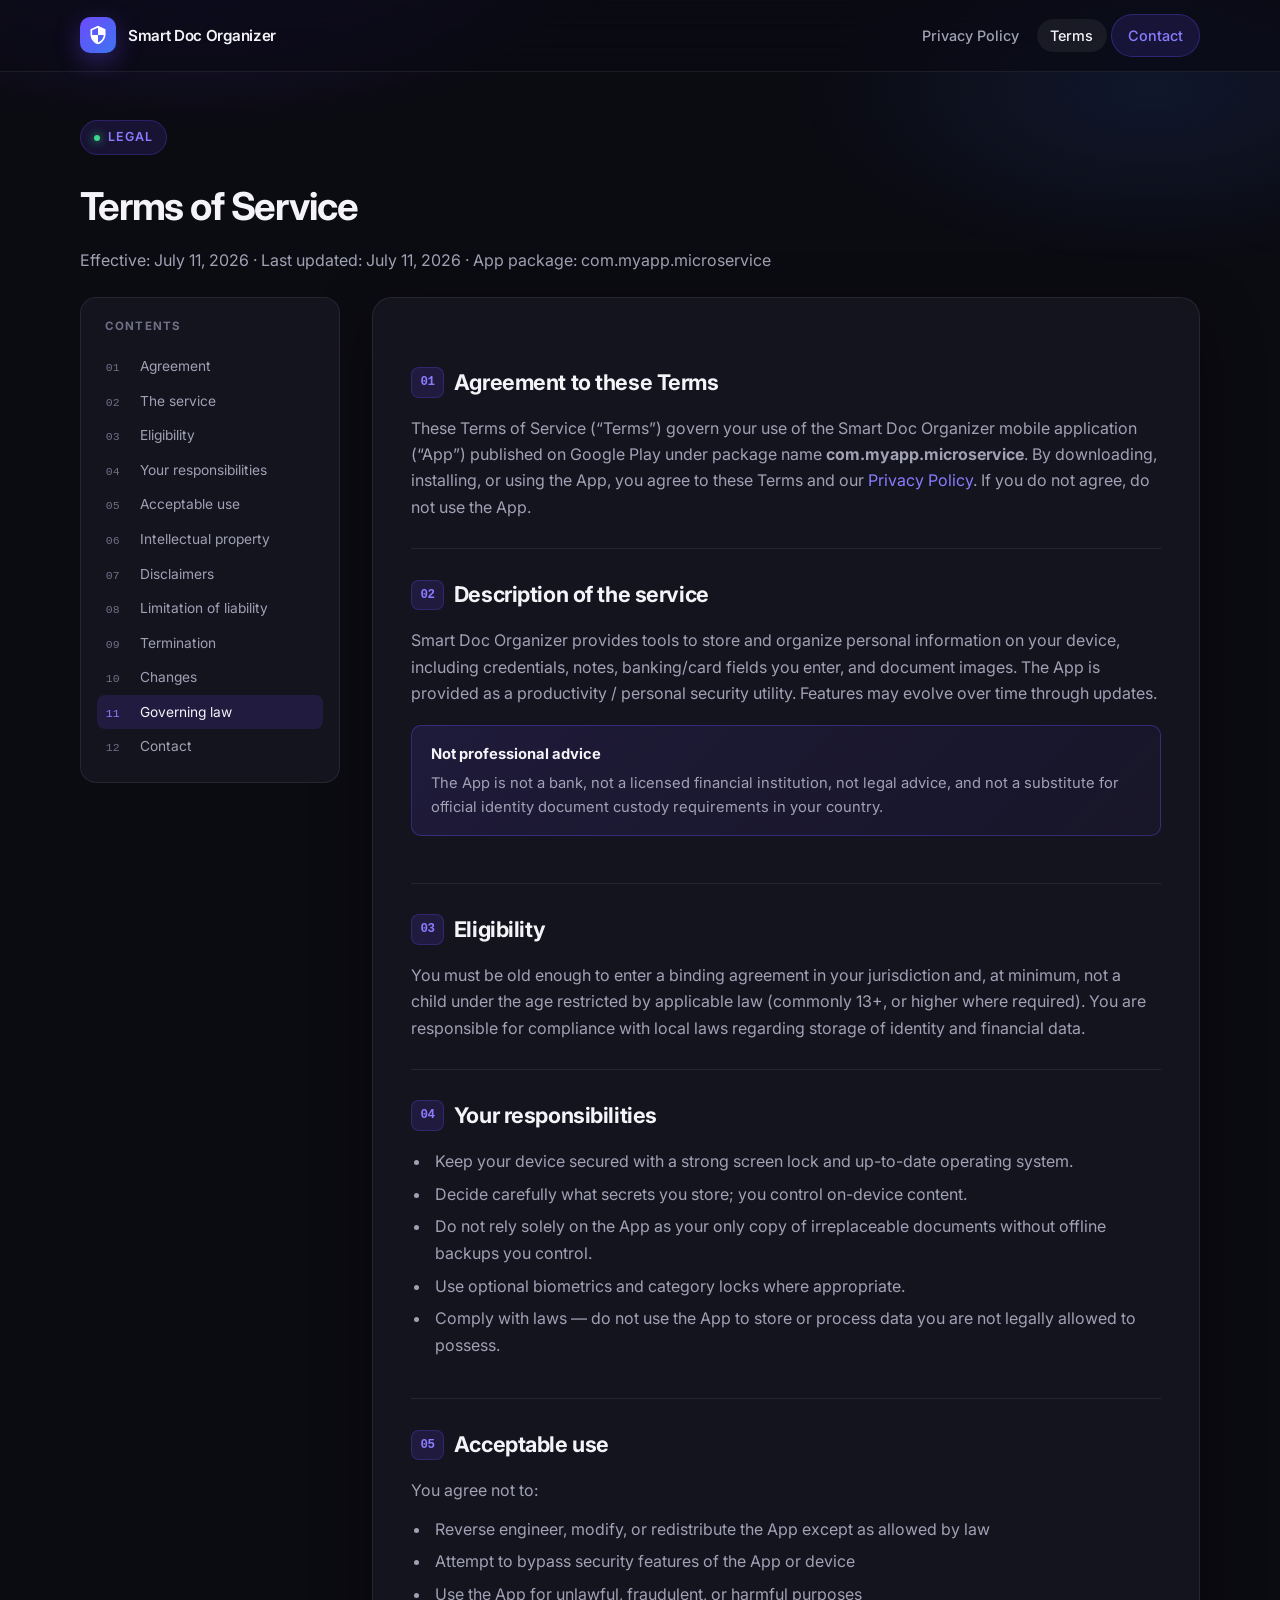
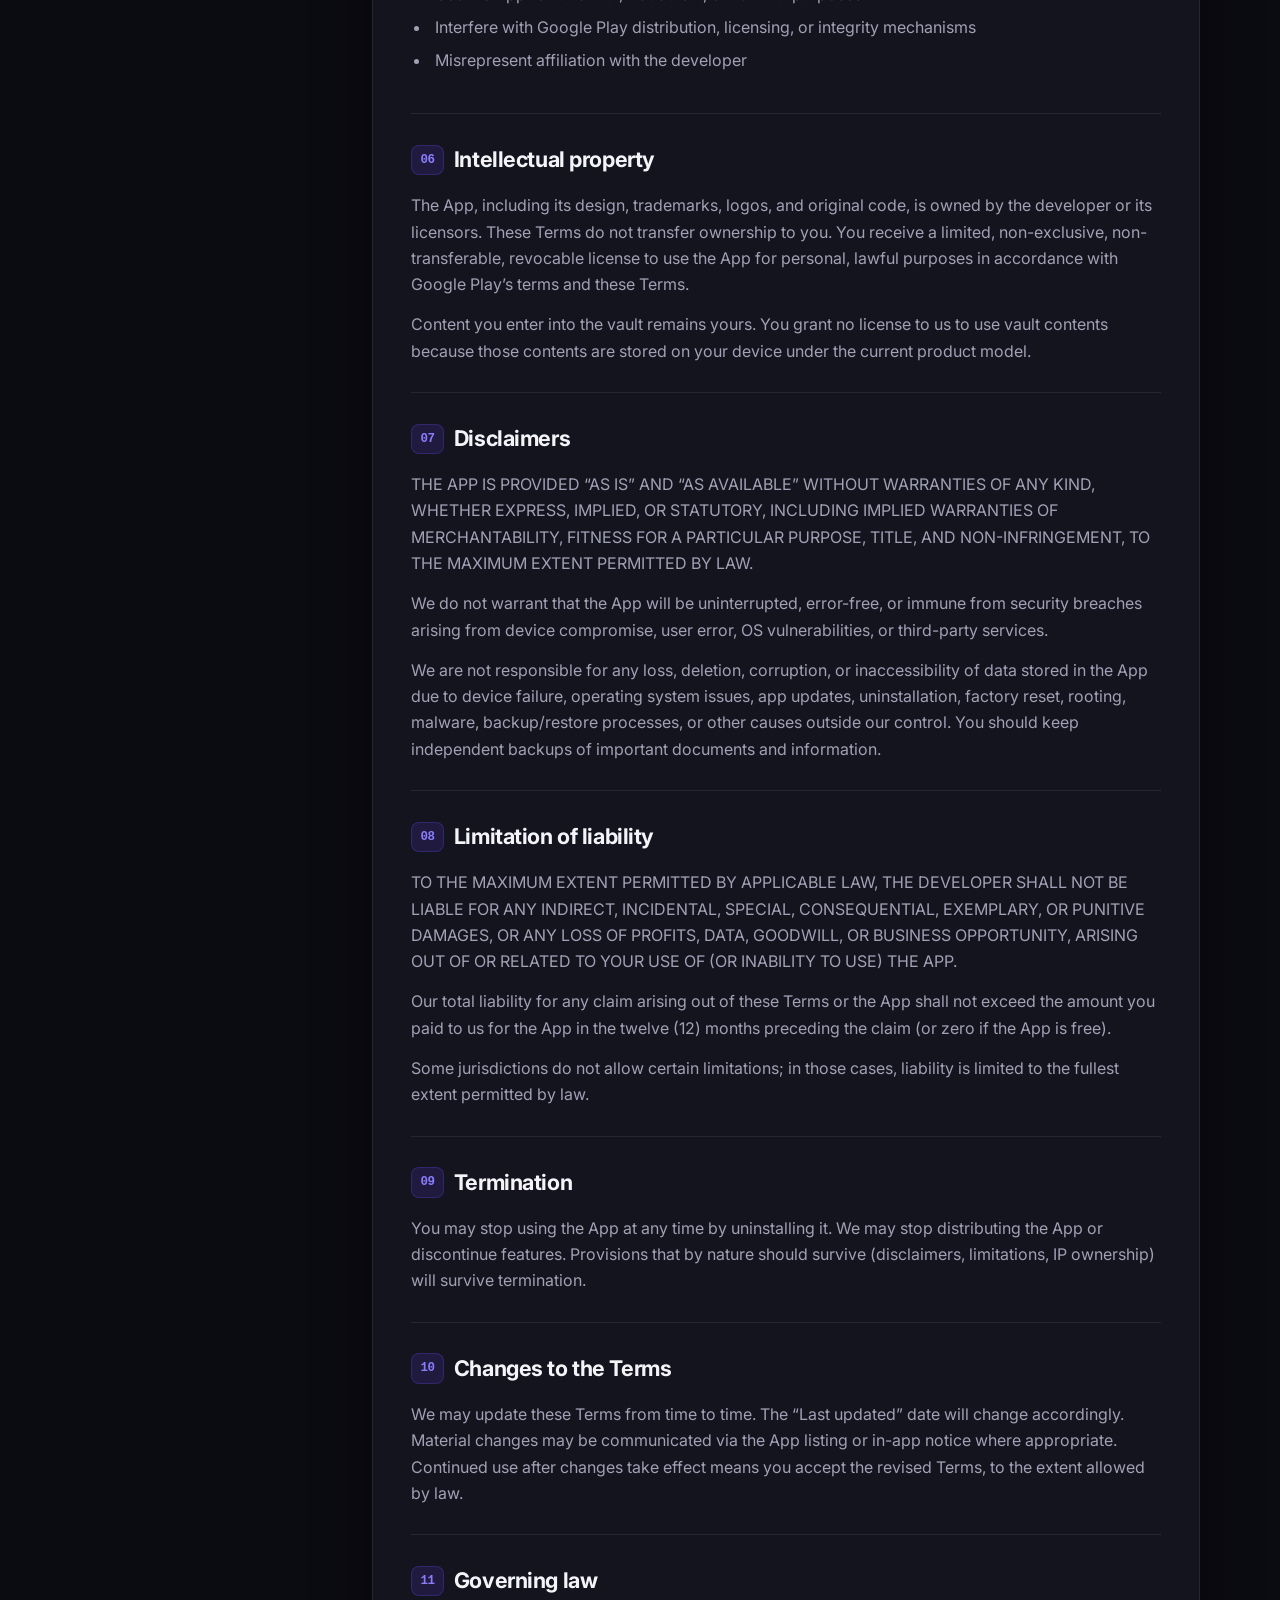
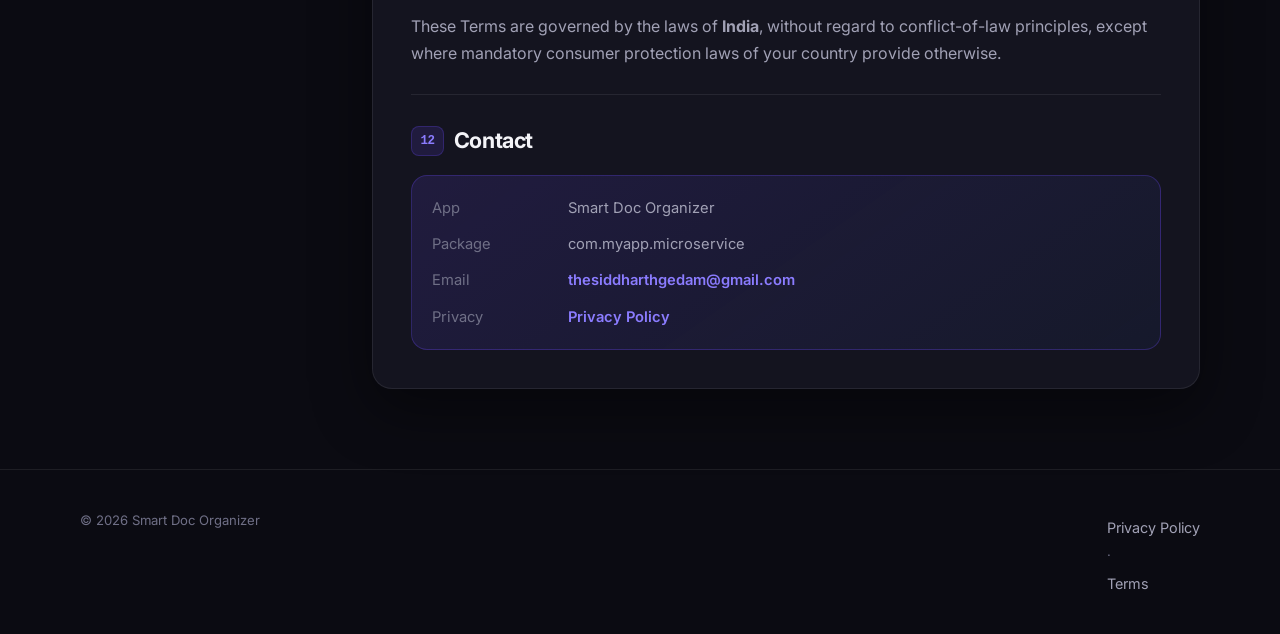
==== terms.html @ dc79921d "Add files via upload" ====
<!DOCTYPE html>
<html lang="en">

<head>
  <meta charset="UTF-8" />
  <meta name="viewport" content="width=device-width, initial-scale=1.0" />
  <meta name="description" content="Terms of Service for Smart Doc Organizer Android application." />
  <meta name="theme-color" content="#0b0b12" />
  <title>Terms of Service — Smart Doc Organizer</title>
  <link rel="preconnect" href="https://fonts.googleapis.com" />
  <link rel="preconnect" href="https://fonts.gstatic.com" crossorigin />
  <link href="https://fonts.googleapis.com/css2?family=Inter:wght@400;500;600;700&display=swap" rel="stylesheet" />
  <link rel="stylesheet" href="styles.css" />
</head>

<body>
  <header class="nav">
    <div class="nav-inner">
      <a class="brand" href="index.html">
        <span class="brand-mark" aria-hidden="true">
          <svg viewBox="0 0 24 24" xmlns="http://www.w3.org/2000/svg">
            <path
              d="M12 1L3 5v6c0 5.55 3.84 10.74 9 12 5.16-1.26 9-6.45 9-12V5l-9-4zm0 10.99h7c-.53 4.12-3.28 7.79-7 8.94V12H5V6.3l7-3.11v8.8z" />
          </svg>
        </span>
        <span class="full">Smart Doc Organizer</span>
      </a>
      <button class="nav-toggle" id="navToggle" aria-label="Open menu" aria-expanded="false">☰</button>
      <ul class="nav-links" id="navLinks">
        <li><a href="index.html">Privacy Policy</a></li>
        <li><a class="active" href="terms.html">Terms</a></li>
        <li><a class="nav-cta" href="index.html#contact">Contact</a></li>
      </ul>
    </div>
  </header>

  <section class="page-hero-sm">
    <div class="container">
      <div class="eyebrow">Legal</div>
      <h1>Terms of Service</h1>
      <p>Effective: July 11, 2026 · Last updated: July 11, 2026 · App package: com.myapp.microservice</p>
    </div>
  </section>

  <div class="container policy-shell" style="padding-top:0">
    <aside class="toc" aria-label="Terms contents">
      <h2>Contents</h2>
      <ol id="tocList">
        <li><a href="#t1">Agreement</a></li>
        <li><a href="#t2">The service</a></li>
        <li><a href="#t3">Eligibility</a></li>
        <li><a href="#t4">Your responsibilities</a></li>
        <li><a href="#t5">Acceptable use</a></li>
        <li><a href="#t6">Intellectual property</a></li>
        <li><a href="#t7">Disclaimers</a></li>
        <li><a href="#t8">Limitation of liability</a></li>
        <li><a href="#t9">Termination</a></li>
        <li><a href="#t10">Changes</a></li>
        <li><a href="#t11">Governing law</a></li>
        <li><a href="#t12">Contact</a></li>
      </ol>
    </aside>

    <main class="content">
      <section class="policy-section" id="t1">
        <h2><span class="num">01</span> Agreement to these Terms</h2>
        <p>
          These Terms of Service (“Terms”) govern your use of the Smart Doc Organizer mobile application
          (“App”) published on Google Play under package name <strong>com.myapp.microservice</strong>.
          By downloading, installing, or using the App, you agree to these Terms and our
          <a href="index.html">Privacy Policy</a>. If you do not agree, do not use the App.
        </p>
      </section>

      <section class="policy-section" id="t2">
        <h2><span class="num">02</span> Description of the service</h2>
        <p>
          Smart Doc Organizer provides tools to store and organize personal information on your device,
          including credentials, notes, banking/card fields you enter, and document images. The App is
          provided as a productivity / personal security utility. Features may evolve over time through updates.
        </p>
        <div class="callout important">
          <strong>Not professional advice</strong>
          <p>
            The App is not a bank, not a licensed financial institution, not legal advice, and not a substitute
            for official identity document custody requirements in your country.
          </p>
        </div>
      </section>

      <section class="policy-section" id="t3">
        <h2><span class="num">03</span> Eligibility</h2>
        <p>
          You must be old enough to enter a binding agreement in your jurisdiction and, at minimum,
          not a child under the age restricted by applicable law (commonly 13+, or higher where required).
          You are responsible for compliance with local laws regarding storage of identity and financial data.
        </p>
      </section>

      <section class="policy-section" id="t4">
        <h2><span class="num">04</span> Your responsibilities</h2>
        <ul>
          <li>Keep your device secured with a strong screen lock and up-to-date operating system.</li>
          <li>Decide carefully what secrets you store; you control on-device content.</li>
          <li>Do not rely solely on the App as your only copy of irreplaceable documents without offline backups you
            control.</li>
          <li>Use optional biometrics and category locks where appropriate.</li>
          <li>Comply with laws — do not use the App to store or process data you are not legally allowed to possess.
          </li>
        </ul>
      </section>

      <section class="policy-section" id="t5">
        <h2><span class="num">05</span> Acceptable use</h2>
        <p>You agree not to:</p>
        <ul>
          <li>Reverse engineer, modify, or redistribute the App except as allowed by law</li>
          <li>Attempt to bypass security features of the App or device</li>
          <li>Use the App for unlawful, fraudulent, or harmful purposes</li>
          <li>Interfere with Google Play distribution, licensing, or integrity mechanisms</li>
          <li>Misrepresent affiliation with the developer</li>
        </ul>
      </section>

      <section class="policy-section" id="t6">
        <h2><span class="num">06</span> Intellectual property</h2>
        <p>
          The App, including its design, trademarks, logos, and original code, is owned by the developer
          or its licensors. These Terms do not transfer ownership to you. You receive a limited,
          non-exclusive, non-transferable, revocable license to use the App for personal, lawful purposes
          in accordance with Google Play’s terms and these Terms.
        </p>
        <p>
          Content you enter into the vault remains yours. You grant no license to us to use vault contents
          because those contents are stored on your device under the current product model.
        </p>
      </section>

      <section class="policy-section" id="t7">
        <h2><span class="num">07</span> Disclaimers</h2>
        <p>
          THE APP IS PROVIDED “AS IS” AND “AS AVAILABLE” WITHOUT WARRANTIES OF ANY KIND, WHETHER EXPRESS,
          IMPLIED, OR STATUTORY, INCLUDING IMPLIED WARRANTIES OF MERCHANTABILITY, FITNESS FOR A PARTICULAR
          PURPOSE, TITLE, AND NON-INFRINGEMENT, TO THE MAXIMUM EXTENT PERMITTED BY LAW.
        </p>
        <p>
          We do not warrant that the App will be uninterrupted, error-free, or immune from security breaches
          arising from device compromise, user error, OS vulnerabilities, or third-party services.
        </p>
        <p>
          We are not responsible for any loss, deletion, corruption, or inaccessibility of data stored in
          the App due to device failure, operating system issues, app updates, uninstallation, factory reset,
          rooting, malware, backup/restore processes, or other causes outside our control. You should keep
          independent backups of important documents and information.
        </p>
      </section>

      <section class="policy-section" id="t8">
        <h2><span class="num">08</span> Limitation of liability</h2>
        <p>
          TO THE MAXIMUM EXTENT PERMITTED BY APPLICABLE LAW, THE DEVELOPER SHALL NOT BE LIABLE FOR ANY
          INDIRECT, INCIDENTAL, SPECIAL, CONSEQUENTIAL, EXEMPLARY, OR PUNITIVE DAMAGES, OR ANY LOSS OF
          PROFITS, DATA, GOODWILL, OR BUSINESS OPPORTUNITY, ARISING OUT OF OR RELATED TO YOUR USE OF
          (OR INABILITY TO USE) THE APP.
        </p>
        <p>
          Our total liability for any claim arising out of these Terms or the App shall not exceed the
          amount you paid to us for the App in the twelve (12) months preceding the claim (or zero if the App is free).
        </p>
        <p>
          Some jurisdictions do not allow certain limitations; in those cases, liability is limited to the
          fullest extent permitted by law.
        </p>
      </section>

      <section class="policy-section" id="t9">
        <h2><span class="num">09</span> Termination</h2>
        <p>
          You may stop using the App at any time by uninstalling it. We may stop distributing the App
          or discontinue features. Provisions that by nature should survive (disclaimers, limitations,
          IP ownership) will survive termination.
        </p>
      </section>

      <section class="policy-section" id="t10">
        <h2><span class="num">10</span> Changes to the Terms</h2>
        <p>
          We may update these Terms from time to time. The “Last updated” date will change accordingly.
          Material changes may be communicated via the App listing or in-app notice where appropriate.
          Continued use after changes take effect means you accept the revised Terms, to the extent allowed by law.
        </p>
      </section>

      <section class="policy-section" id="t11">
        <h2><span class="num">11</span> Governing law</h2>
        <p>
          These Terms are governed by the laws of <strong>India</strong>,
          without regard to conflict-of-law principles, except where mandatory consumer protection laws
          of your country provide otherwise.
        </p>
      </section>

      <section class="policy-section" id="t12">
        <h2><span class="num">12</span> Contact</h2>
        <div class="contact-card">
          <div class="contact-row"><span>App</span> Smart Doc Organizer</div>
          <div class="contact-row"><span>Package</span> com.myapp.microservice</div>
          <div class="contact-row"><span>Email</span> <a
              href="mailto:thesiddharthgedam@gmail.com">thesiddharthgedam@gmail.com</a></div>
          <div class="contact-row"><span>Privacy</span> <a href="index.html">Privacy Policy</a></div>
        </div>
      </section>
    </main>
  </div>

  <footer class="footer">
    <div class="container">
      <div class="footer-bottom" style="margin-top:0;border:none;padding-top:0">
        <span>© <span id="year">2026</span> Smart Doc Organizer</span>
        <span><a href="index.html">Privacy Policy</a> · <a href="terms.html">Terms</a></span>
      </div>
    </div>
  </footer>

  <button class="back-top" id="backTop" aria-label="Back to top">↑</button>
  <script src="script.js"></script>
</body>

</html>
---- styles.css ----
/* Smart Doc Organizer — Privacy Policy Site */
:root {
  --bg: #0b0b12;
  --bg-elevated: #14141f;
  --bg-card: #1a1a28;
  --bg-soft: #222233;
  --border: rgba(255, 255, 255, 0.08);
  --border-strong: rgba(255, 255, 255, 0.14);
  --text: #f4f4f8;
  --text-muted: #a1a1b5;
  --text-dim: #6f6f86;
  --primary: #6d4aff;
  --primary-soft: rgba(109, 74, 255, 0.14);
  --primary-glow: rgba(109, 74, 255, 0.35);
  --accent: #8b7cff;
  --success: #3dd68c;
  --warning: #f5b942;
  --danger: #ff6b7a;
  --radius: 16px;
  --radius-sm: 10px;
  --shadow: 0 20px 60px rgba(0, 0, 0, 0.45);
  --max: 1120px;
  --nav-h: 72px;
  --font: "Inter", "SF Pro Display", -apple-system, BlinkMacSystemFont, "Segoe UI", Roboto, sans-serif;
  --mono: "SF Mono", ui-monospace, Menlo, Consolas, monospace;
}

*,
*::before,
*::after {
  box-sizing: border-box;
  margin: 0;
  padding: 0;
}

html {
  scroll-behavior: smooth;
  scroll-padding-top: calc(var(--nav-h) + 16px);
}

body {
  font-family: var(--font);
  background: var(--bg);
  color: var(--text);
  line-height: 1.65;
  font-size: 16px;
  -webkit-font-smoothing: antialiased;
  min-height: 100vh;
}

/* Ambient background */
body::before {
  content: "";
  position: fixed;
  inset: 0;
  pointer-events: none;
  z-index: -1;
  background:
    radial-gradient(ellipse 60% 40% at 15% -10%, rgba(109, 74, 255, 0.22), transparent 60%),
    radial-gradient(ellipse 50% 35% at 90% 10%, rgba(61, 117, 240, 0.12), transparent 55%),
    radial-gradient(ellipse 40% 30% at 70% 100%, rgba(109, 74, 255, 0.1), transparent 50%);
}

a {
  color: var(--accent);
  text-decoration: none;
  transition: color 0.2s ease;
}

a:hover {
  color: #b4a9ff;
}

img {
  max-width: 100%;
  display: block;
}

.container {
  width: min(100% - 2.5rem, var(--max));
  margin-inline: auto;
}

/* ─── Nav ─────────────────────────────────────────── */
.nav {
  position: sticky;
  top: 0;
  z-index: 100;
  height: var(--nav-h);
  display: flex;
  align-items: center;
  backdrop-filter: blur(18px) saturate(140%);
  -webkit-backdrop-filter: blur(18px) saturate(140%);
  background: rgba(11, 11, 18, 0.72);
  border-bottom: 1px solid var(--border);
}

.nav-inner {
  display: flex;
  align-items: center;
  justify-content: space-between;
  gap: 1rem;
  width: min(100% - 2.5rem, var(--max));
  margin-inline: auto;
}

.brand {
  display: flex;
  align-items: center;
  gap: 0.75rem;
  color: var(--text);
  font-weight: 600;
  letter-spacing: -0.02em;
}

.brand-mark {
  width: 36px;
  height: 36px;
  border-radius: 10px;
  background: linear-gradient(135deg, #6d4aff, #3d75f0);
  display: grid;
  place-items: center;
  box-shadow: 0 8px 24px var(--primary-glow);
  flex-shrink: 0;
}

.brand-mark svg {
  width: 20px;
  height: 20px;
  fill: #fff;
}

.brand span {
  font-size: 0.95rem;
}

.nav-links {
  display: flex;
  align-items: center;
  gap: 0.25rem;
  list-style: none;
}

.nav-links a {
  color: var(--text-muted);
  font-size: 0.9rem;
  font-weight: 500;
  padding: 0.5rem 0.85rem;
  border-radius: 999px;
  transition: all 0.2s ease;
}

.nav-links a:hover,
.nav-links a.active {
  color: var(--text);
  background: rgba(255, 255, 255, 0.06);
}

.nav-cta {
  display: inline-flex;
  align-items: center;
  gap: 0.4rem;
  padding: 0.55rem 1rem !important;
  background: var(--primary-soft) !important;
  color: var(--accent) !important;
  border: 1px solid rgba(109, 74, 255, 0.3);
}

.nav-toggle {
  display: none;
  background: transparent;
  border: 1px solid var(--border);
  color: var(--text);
  width: 42px;
  height: 42px;
  border-radius: 10px;
  cursor: pointer;
  font-size: 1.2rem;
}

/* ─── Hero ────────────────────────────────────────── */
.hero {
  padding: 4.5rem 0 3rem;
}

.hero-grid {
  display: grid;
  gap: 2rem;
}

.eyebrow {
  display: inline-flex;
  align-items: center;
  gap: 0.5rem;
  font-size: 0.78rem;
  font-weight: 600;
  letter-spacing: 0.08em;
  text-transform: uppercase;
  color: var(--accent);
  background: var(--primary-soft);
  border: 1px solid rgba(109, 74, 255, 0.25);
  padding: 0.4rem 0.8rem;
  border-radius: 999px;
  margin-bottom: 1.25rem;
}

.eyebrow::before {
  content: "";
  width: 6px;
  height: 6px;
  border-radius: 50%;
  background: var(--success);
  box-shadow: 0 0 10px var(--success);
}

.hero h1 {
  font-size: clamp(2.1rem, 4.5vw, 3.25rem);
  line-height: 1.12;
  letter-spacing: -0.035em;
  font-weight: 700;
  max-width: 16ch;
  margin-bottom: 1rem;
}

.hero h1 em {
  font-style: normal;
  background: linear-gradient(120deg, #b4a9ff, #6d4aff 50%, #5b8dff);
  -webkit-background-clip: text;
  background-clip: text;
  color: transparent;
}

.hero-lead {
  color: var(--text-muted);
  font-size: 1.08rem;
  max-width: 52ch;
  margin-bottom: 1.75rem;
}

.meta-row {
  display: flex;
  flex-wrap: wrap;
  gap: 0.75rem;
  margin-bottom: 2rem;
}

.meta-chip {
  display: inline-flex;
  align-items: center;
  gap: 0.45rem;
  padding: 0.5rem 0.85rem;
  border-radius: 999px;
  background: var(--bg-elevated);
  border: 1px solid var(--border);
  color: var(--text-muted);
  font-size: 0.85rem;
}

.meta-chip strong {
  color: var(--text);
  font-weight: 600;
}

.hero-actions {
  display: flex;
  flex-wrap: wrap;
  gap: 0.75rem;
}

.btn {
  display: inline-flex;
  align-items: center;
  justify-content: center;
  gap: 0.5rem;
  padding: 0.85rem 1.35rem;
  border-radius: 999px;
  font-weight: 600;
  font-size: 0.95rem;
  border: 1px solid transparent;
  cursor: pointer;
  transition: transform 0.15s ease, box-shadow 0.2s ease, background 0.2s ease;
}

.btn:active {
  transform: translateY(1px);
}

.btn-primary {
  background: linear-gradient(135deg, #6d4aff, #5a3ad9);
  color: #fff;
  box-shadow: 0 12px 32px var(--primary-glow);
}

.btn-primary:hover {
  color: #fff;
  box-shadow: 0 16px 40px var(--primary-glow);
}

.btn-ghost {
  background: rgba(255, 255, 255, 0.04);
  border-color: var(--border-strong);
  color: var(--text);
}

.btn-ghost:hover {
  background: rgba(255, 255, 255, 0.08);
  color: var(--text);
}

/* Trust cards */
.trust-grid {
  display: grid;
  grid-template-columns: repeat(4, 1fr);
  gap: 1rem;
  margin-top: 2.75rem;
}

.trust-card {
  background: linear-gradient(180deg, rgba(255, 255, 255, 0.04), rgba(255, 255, 255, 0.015));
  border: 1px solid var(--border);
  border-radius: var(--radius);
  padding: 1.15rem 1.2rem;
}

.trust-card .icon {
  width: 36px;
  height: 36px;
  border-radius: 10px;
  display: grid;
  place-items: center;
  background: var(--primary-soft);
  color: var(--accent);
  margin-bottom: 0.85rem;
  font-size: 1rem;
}

.trust-card h3 {
  font-size: 0.95rem;
  margin-bottom: 0.35rem;
  letter-spacing: -0.01em;
}

.trust-card p {
  color: var(--text-muted);
  font-size: 0.86rem;
  line-height: 1.5;
}

/* ─── Layout: sidebar + content ───────────────────── */
.policy-shell {
  display: grid;
  grid-template-columns: 260px 1fr;
  gap: 2rem;
  padding: 1rem 0 5rem;
  align-items: start;
}

.toc {
  position: sticky;
  top: calc(var(--nav-h) + 16px);
  background: var(--bg-elevated);
  border: 1px solid var(--border);
  border-radius: var(--radius);
  padding: 1.15rem 1rem;
  max-height: calc(100vh - var(--nav-h) - 40px);
  overflow: auto;
}

.toc h2 {
  font-size: 0.72rem;
  text-transform: uppercase;
  letter-spacing: 0.1em;
  color: var(--text-dim);
  margin-bottom: 0.85rem;
  padding: 0 0.5rem;
}

.toc ol {
  list-style: none;
  counter-reset: toc;
}

.toc li {
  counter-increment: toc;
}

.toc a {
  display: flex;
  gap: 0.65rem;
  align-items: baseline;
  padding: 0.5rem 0.55rem;
  border-radius: 8px;
  color: var(--text-muted);
  font-size: 0.86rem;
  line-height: 1.35;
  transition: all 0.15s ease;
}

.toc a::before {
  content: counter(toc, decimal-leading-zero);
  font-family: var(--mono);
  font-size: 0.72rem;
  color: var(--text-dim);
  min-width: 1.5rem;
}

.toc a:hover,
.toc a.active {
  background: var(--primary-soft);
  color: var(--text);
}

.toc a.active::before {
  color: var(--accent);
}

.content {
  background: var(--bg-elevated);
  border: 1px solid var(--border);
  border-radius: calc(var(--radius) + 4px);
  padding: clamp(1.5rem, 3vw, 2.75rem);
  box-shadow: var(--shadow);
}

.content > header {
  padding-bottom: 1.5rem;
  margin-bottom: 1.75rem;
  border-bottom: 1px solid var(--border);
}

.content > header h1 {
  font-size: clamp(1.7rem, 3vw, 2.2rem);
  letter-spacing: -0.03em;
  margin-bottom: 0.6rem;
}

.content > header p {
  color: var(--text-muted);
  max-width: 65ch;
}

/* Sections */
section.policy-section {
  padding: 1.75rem 0;
  border-bottom: 1px solid var(--border);
  scroll-margin-top: calc(var(--nav-h) + 20px);
}

section.policy-section:last-of-type {
  border-bottom: none;
  padding-bottom: 0;
}

section.policy-section > h2 {
  font-size: 1.35rem;
  letter-spacing: -0.02em;
  margin-bottom: 0.9rem;
  display: flex;
  align-items: center;
  gap: 0.65rem;
}

section.policy-section > h2 .num {
  font-family: var(--mono);
  font-size: 0.78rem;
  color: var(--accent);
  background: var(--primary-soft);
  border: 1px solid rgba(109, 74, 255, 0.25);
  border-radius: 8px;
  padding: 0.25rem 0.5rem;
}

section.policy-section h3 {
  font-size: 1.05rem;
  margin: 1.35rem 0 0.55rem;
  letter-spacing: -0.01em;
}

section.policy-section h4 {
  font-size: 0.95rem;
  margin: 1rem 0 0.4rem;
  color: #ddddef;
}

section.policy-section p,
section.policy-section li {
  color: var(--text-muted);
}

section.policy-section p + p {
  margin-top: 0.85rem;
}

section.policy-section ul,
section.policy-section ol {
  margin: 0.75rem 0 0.75rem 1.2rem;
}

section.policy-section li {
  margin: 0.4rem 0;
  padding-left: 0.25rem;
}

section.policy-section li strong {
  color: var(--text);
}

.callout {
  margin: 1.15rem 0;
  padding: 1rem 1.15rem;
  border-radius: var(--radius-sm);
  border: 1px solid var(--border);
  background: var(--bg-soft);
}

.callout.important {
  border-color: rgba(109, 74, 255, 0.35);
  background: linear-gradient(135deg, rgba(109, 74, 255, 0.12), rgba(109, 74, 255, 0.04));
}

.callout.success {
  border-color: rgba(61, 214, 140, 0.3);
  background: rgba(61, 214, 140, 0.08);
}

.callout.warning {
  border-color: rgba(245, 185, 66, 0.3);
  background: rgba(245, 185, 66, 0.08);
}

.callout strong {
  display: block;
  color: var(--text);
  margin-bottom: 0.3rem;
  font-size: 0.92rem;
}

.callout p {
  font-size: 0.92rem;
  margin: 0 !important;
}

/* Tables */
.table-wrap {
  overflow-x: auto;
  margin: 1rem 0 0.5rem;
  border: 1px solid var(--border);
  border-radius: var(--radius-sm);
}

table {
  width: 100%;
  border-collapse: collapse;
  font-size: 0.9rem;
  min-width: 560px;
}

th,
td {
  text-align: left;
  padding: 0.85rem 1rem;
  border-bottom: 1px solid var(--border);
  vertical-align: top;
}

th {
  background: rgba(255, 255, 255, 0.03);
  color: var(--text);
  font-weight: 600;
  font-size: 0.82rem;
  text-transform: uppercase;
  letter-spacing: 0.04em;
}

td {
  color: var(--text-muted);
}

tr:last-child td {
  border-bottom: none;
}

.badge {
  display: inline-block;
  font-size: 0.72rem;
  font-weight: 600;
  letter-spacing: 0.03em;
  text-transform: uppercase;
  padding: 0.22rem 0.5rem;
  border-radius: 999px;
  background: var(--primary-soft);
  color: var(--accent);
  border: 1px solid rgba(109, 74, 255, 0.25);
}

.badge.local {
  background: rgba(61, 214, 140, 0.12);
  color: var(--success);
  border-color: rgba(61, 214, 140, 0.25);
}

.badge.optional {
  background: rgba(245, 185, 66, 0.12);
  color: var(--warning);
  border-color: rgba(245, 185, 66, 0.25);
}

.badge.none {
  background: rgba(255, 255, 255, 0.06);
  color: var(--text-dim);
  border-color: var(--border);
}

/* Contact card */
.contact-card {
  display: grid;
  gap: 0.75rem;
  margin-top: 1rem;
  padding: 1.25rem;
  border-radius: var(--radius);
  background: linear-gradient(145deg, rgba(109, 74, 255, 0.14), rgba(61, 117, 240, 0.06));
  border: 1px solid rgba(109, 74, 255, 0.28);
}

.contact-card a {
  font-weight: 600;
}

.contact-row {
  display: flex;
  flex-wrap: wrap;
  gap: 0.35rem 1.5rem;
  color: var(--text-muted);
  font-size: 0.92rem;
}

.contact-row span {
  color: var(--text-dim);
  min-width: 7rem;
}

/* Footer */
.footer {
  border-top: 1px solid var(--border);
  padding: 2.5rem 0 2rem;
  margin-top: auto;
}

.footer-grid {
  display: grid;
  grid-template-columns: 1.4fr 1fr 1fr;
  gap: 2rem;
}

.footer h4 {
  font-size: 0.8rem;
  text-transform: uppercase;
  letter-spacing: 0.08em;
  color: var(--text-dim);
  margin-bottom: 0.85rem;
}

.footer p,
.footer a {
  color: var(--text-muted);
  font-size: 0.9rem;
}

.footer a {
  display: block;
  margin: 0.35rem 0;
}

.footer a:hover {
  color: var(--text);
}

.footer-bottom {
  margin-top: 2rem;
  padding-top: 1.25rem;
  border-top: 1px solid var(--border);
  display: flex;
  flex-wrap: wrap;
  justify-content: space-between;
  gap: 0.75rem;
  color: var(--text-dim);
  font-size: 0.82rem;
}

/* Terms page subtle */
.page-hero-sm {
  padding: 3rem 0 1.5rem;
}

.page-hero-sm h1 {
  font-size: clamp(1.8rem, 3.5vw, 2.4rem);
  letter-spacing: -0.03em;
  margin-bottom: 0.5rem;
}

.page-hero-sm p {
  color: var(--text-muted);
}

/* Back to top */
.back-top {
  position: fixed;
  right: 1.25rem;
  bottom: 1.25rem;
  width: 44px;
  height: 44px;
  border-radius: 50%;
  border: 1px solid var(--border-strong);
  background: var(--bg-card);
  color: var(--text);
  display: grid;
  place-items: center;
  cursor: pointer;
  opacity: 0;
  pointer-events: none;
  transition: opacity 0.2s ease, transform 0.2s ease;
  z-index: 50;
  box-shadow: var(--shadow);
}

.back-top.visible {
  opacity: 1;
  pointer-events: auto;
}

.back-top:hover {
  transform: translateY(-2px);
  border-color: var(--primary);
}

/* Print */
@media print {
  body::before,
  .nav,
  .toc,
  .back-top,
  .hero-actions,
  .footer {
    display: none !important;
  }

  body {
    background: #fff;
    color: #111;
  }

  .policy-shell {
    display: block;
  }

  .content {
    box-shadow: none;
    border: none;
    padding: 0;
    background: #fff;
  }

  section.policy-section p,
  section.policy-section li,
  td {
    color: #333;
  }
}

/* Responsive */
@media (max-width: 960px) {
  .trust-grid {
    grid-template-columns: 1fr 1fr;
  }

  .policy-shell {
    grid-template-columns: 1fr;
  }

  .toc {
    position: relative;
    top: 0;
    max-height: none;
  }

  .footer-grid {
    grid-template-columns: 1fr;
  }
}

@media (max-width: 720px) {
  .nav-links {
    position: fixed;
    inset: var(--nav-h) 0 auto 0;
    flex-direction: column;
    align-items: stretch;
    background: rgba(11, 11, 18, 0.96);
    border-bottom: 1px solid var(--border);
    padding: 0.75rem;
    transform: translateY(-120%);
    opacity: 0;
    pointer-events: none;
    transition: all 0.25s ease;
  }

  .nav-links.open {
    transform: translateY(0);
    opacity: 1;
    pointer-events: auto;
  }

  .nav-toggle {
    display: grid;
    place-items: center;
  }

  .trust-grid {
    grid-template-columns: 1fr;
  }

  .hero {
    padding-top: 2.75rem;
  }

  .brand span.full {
    display: none;
  }
}
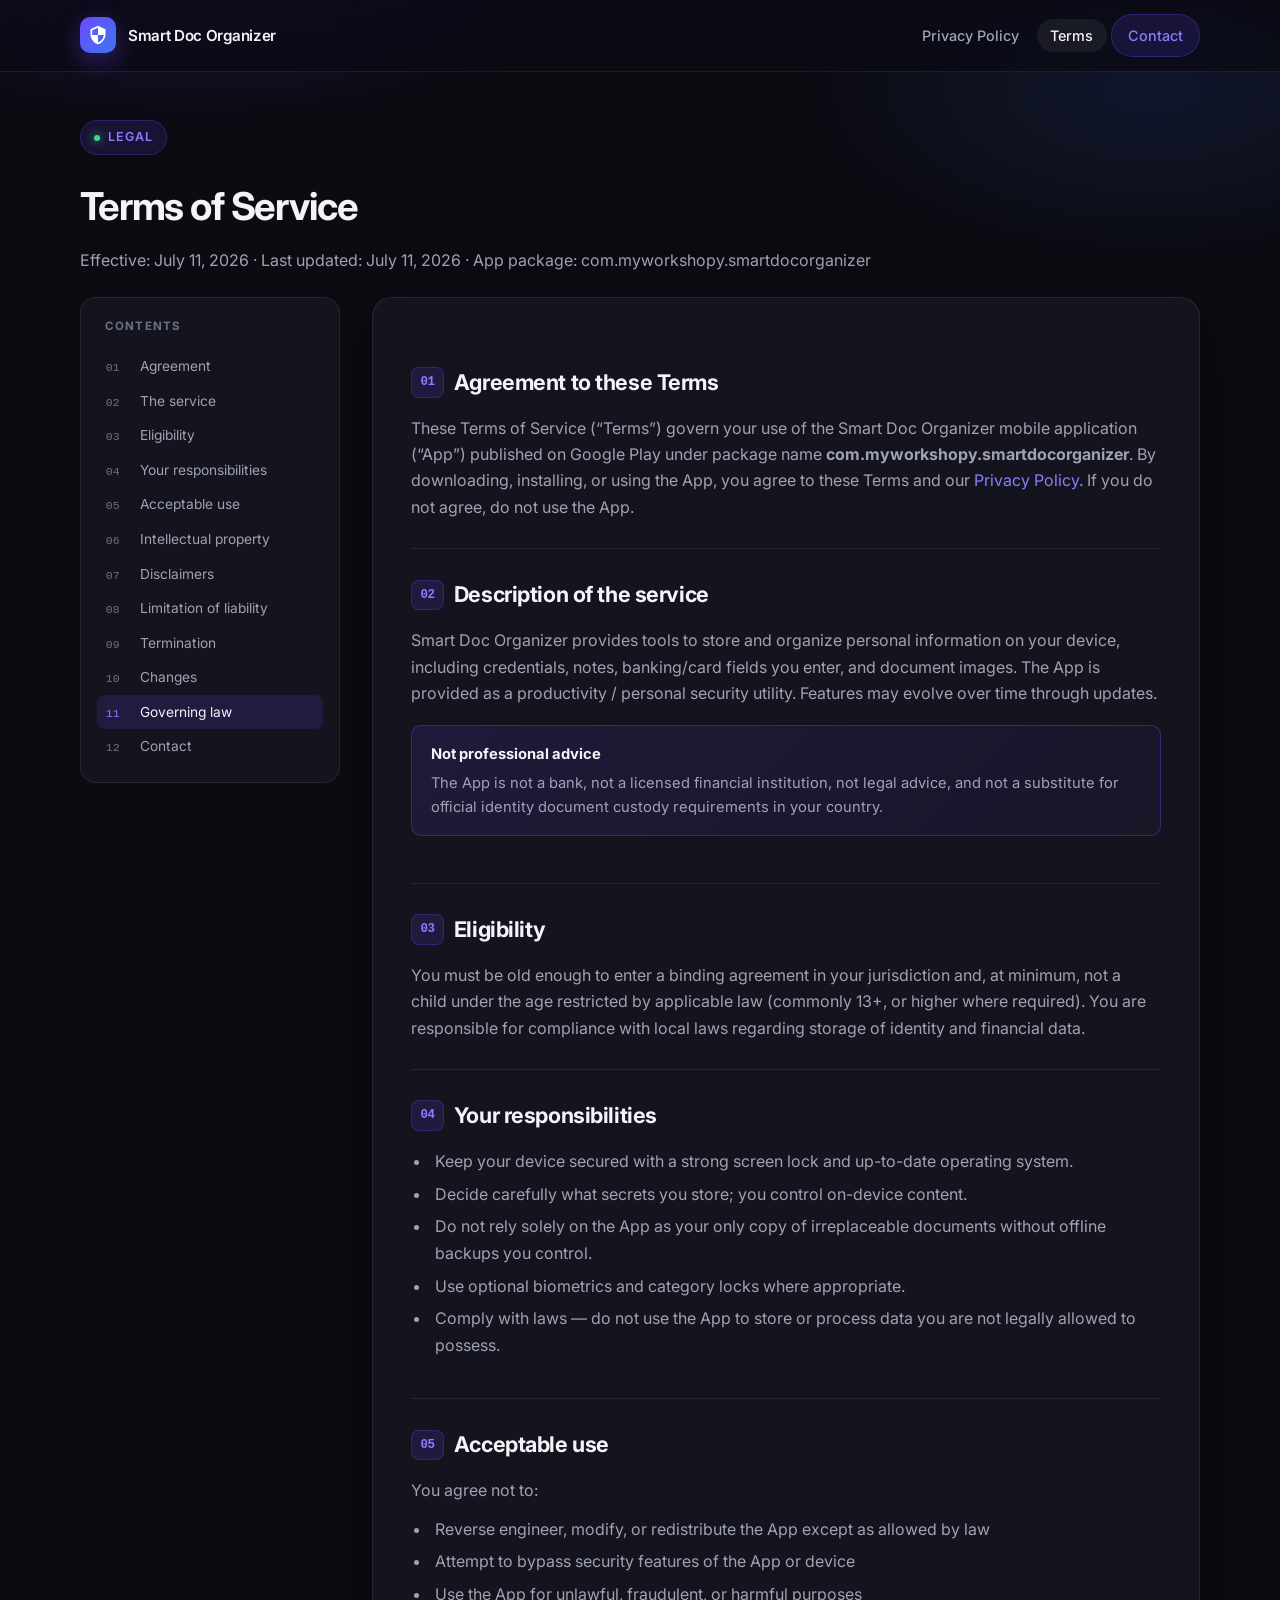
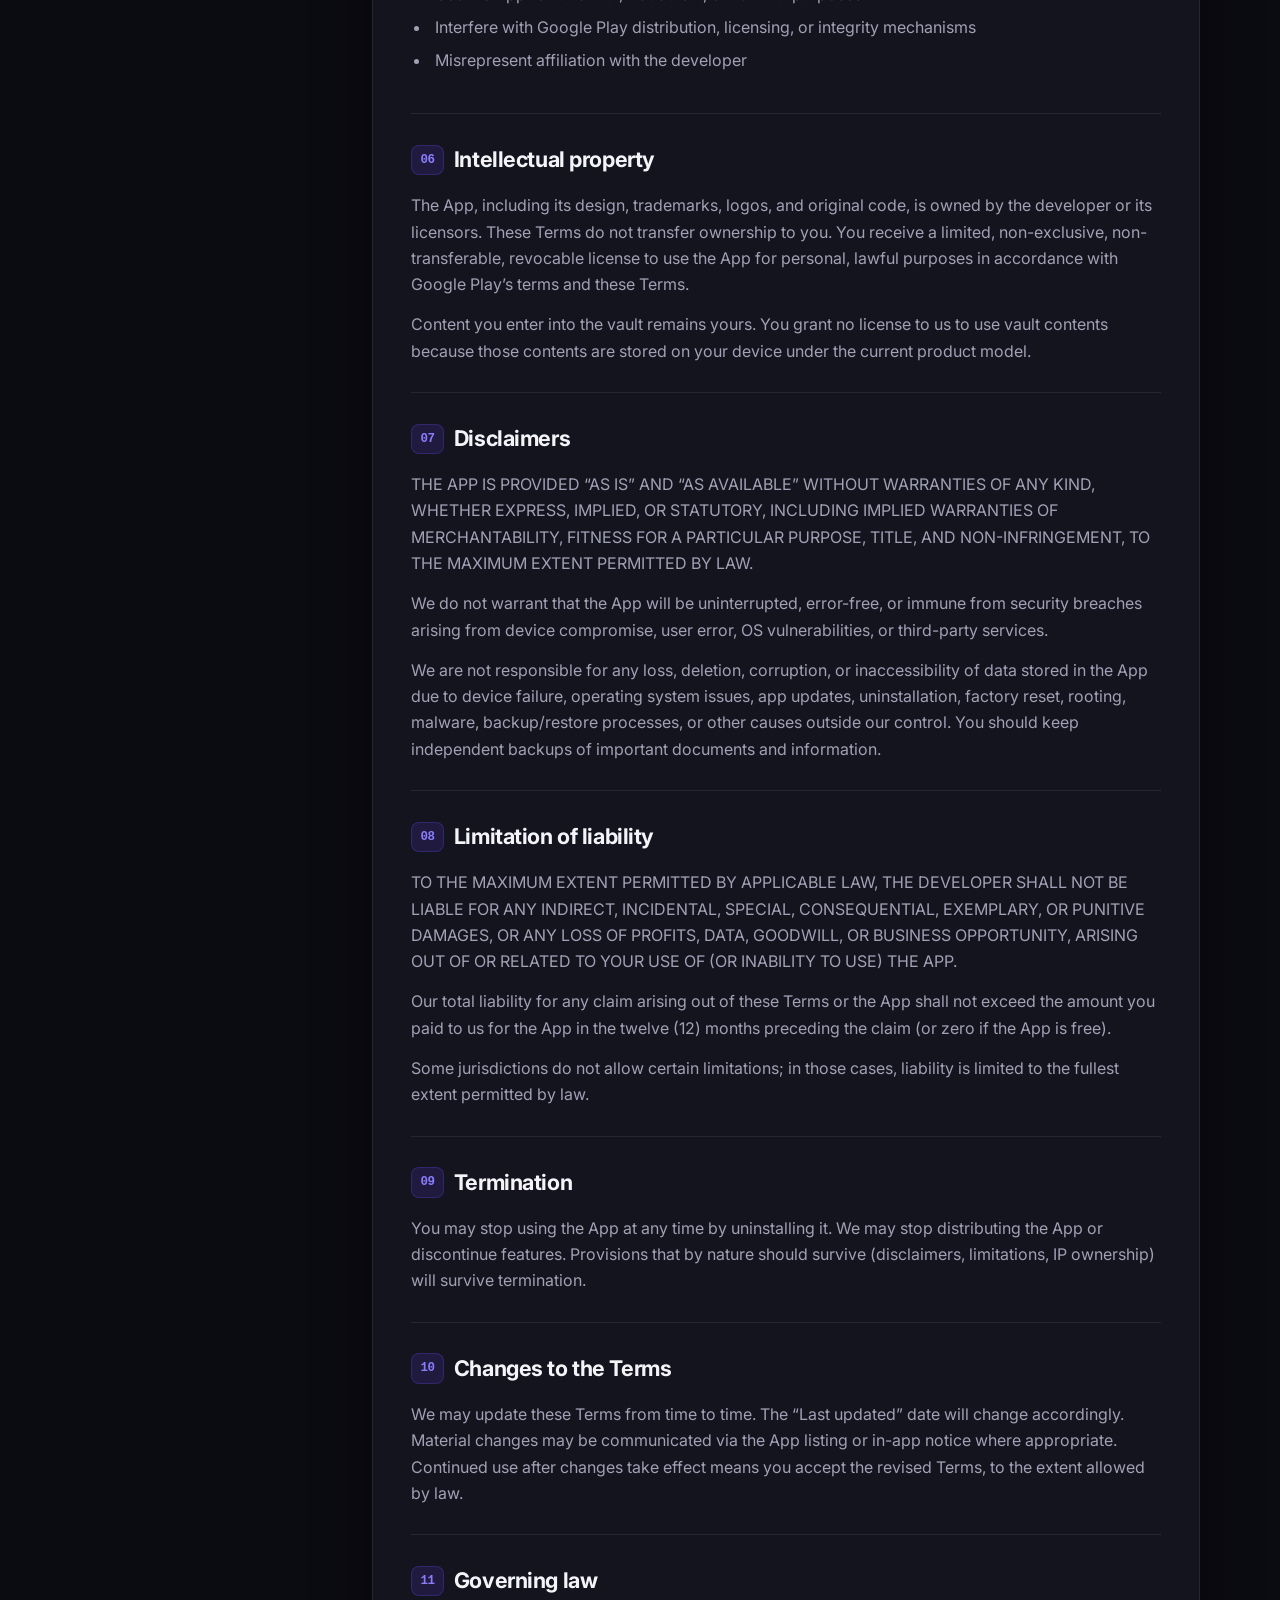
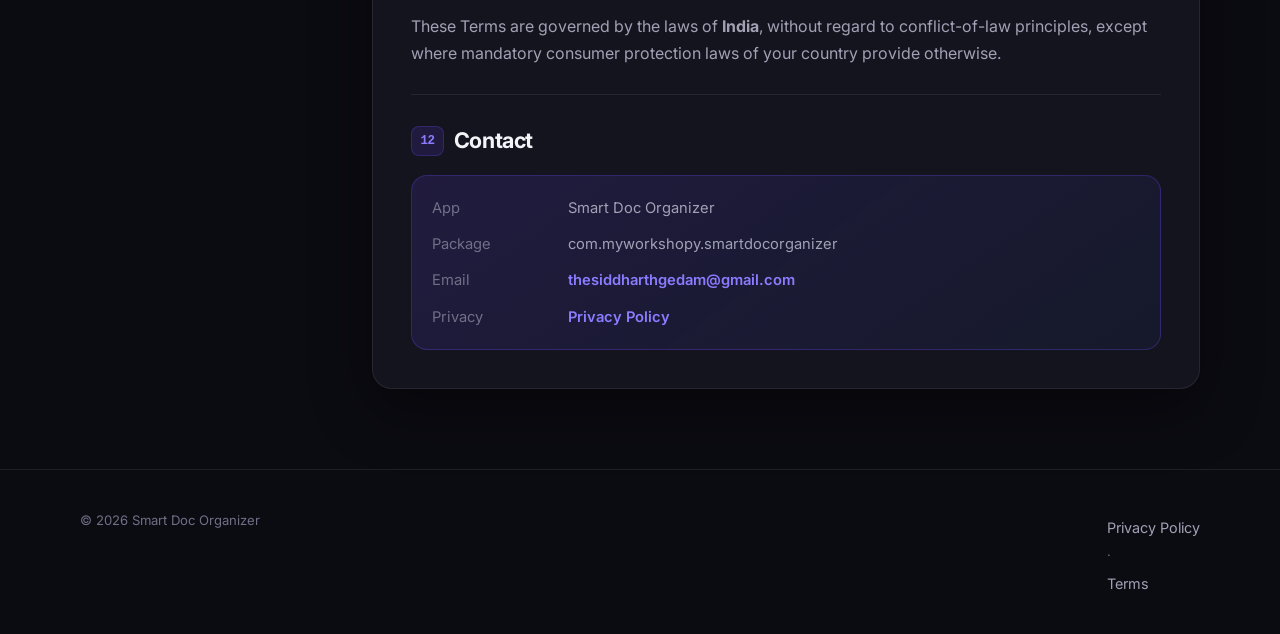
==== commit 0f3d0441: "Update app package name in terms.html" ====
--- a/terms.html
+++ b/terms.html
@@ -38,7 +38,7 @@
     <div class="container">
       <div class="eyebrow">Legal</div>
       <h1>Terms of Service</h1>
-      <p>Effective: July 11, 2026 · Last updated: July 11, 2026 · App package: com.myapp.microservice</p>
+      <p>Effective: July 11, 2026 · Last updated: July 11, 2026 · App package: com.myworkshopy.smartdocorganizer</p>
     </div>
   </section>
 
@@ -66,7 +66,7 @@
         <h2><span class="num">01</span> Agreement to these Terms</h2>
         <p>
           These Terms of Service (“Terms”) govern your use of the Smart Doc Organizer mobile application
-          (“App”) published on Google Play under package name <strong>com.myapp.microservice</strong>.
+          (“App”) published on Google Play under package name <strong>com.myworkshopy.smartdocorganizer</strong>.
           By downloading, installing, or using the App, you agree to these Terms and our
           <a href="index.html">Privacy Policy</a>. If you do not agree, do not use the App.
         </p>
@@ -204,7 +204,7 @@
         <h2><span class="num">12</span> Contact</h2>
         <div class="contact-card">
           <div class="contact-row"><span>App</span> Smart Doc Organizer</div>
-          <div class="contact-row"><span>Package</span> com.myapp.microservice</div>
+          <div class="contact-row"><span>Package</span> com.myworkshopy.smartdocorganizer</div>
           <div class="contact-row"><span>Email</span> <a
               href="mailto:thesiddharthgedam@gmail.com">thesiddharthgedam@gmail.com</a></div>
           <div class="contact-row"><span>Privacy</span> <a href="index.html">Privacy Policy</a></div>
@@ -226,4 +226,4 @@
   <script src="script.js"></script>
 </body>
 
-</html>+</html>
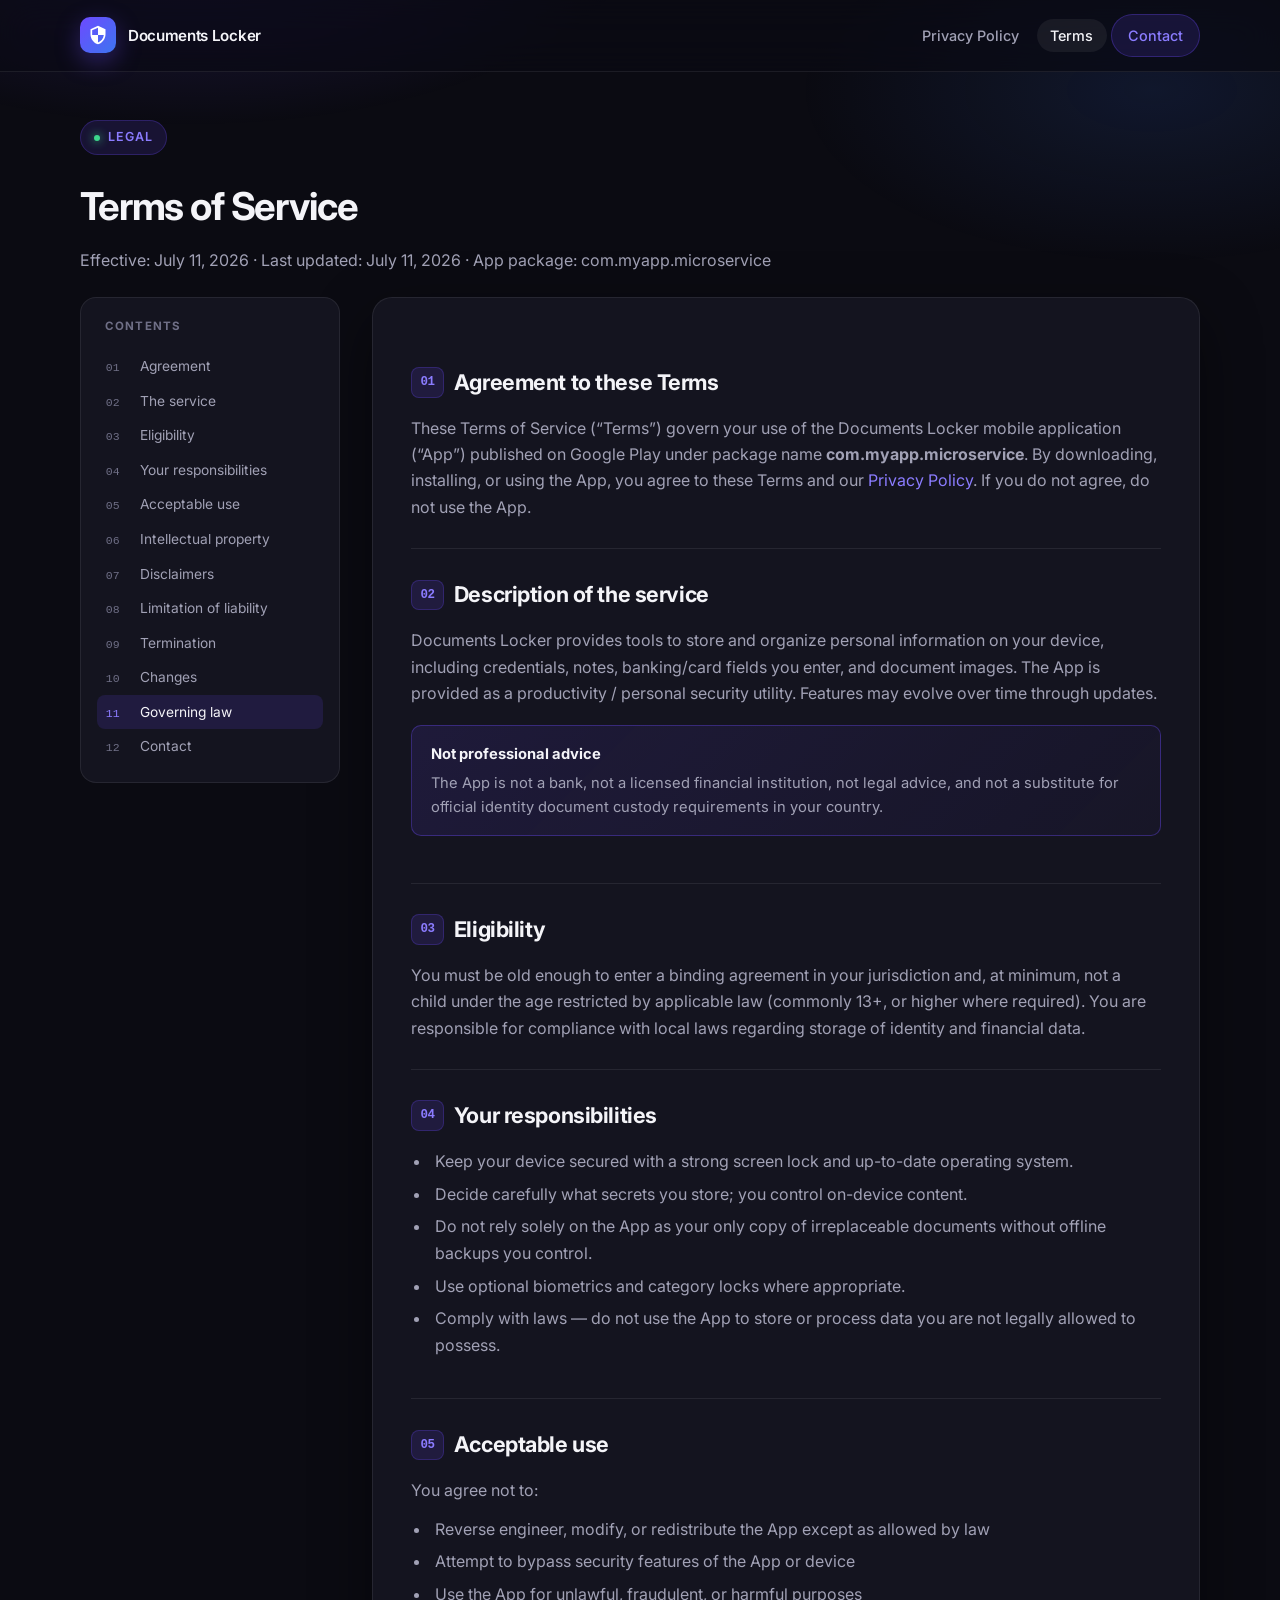
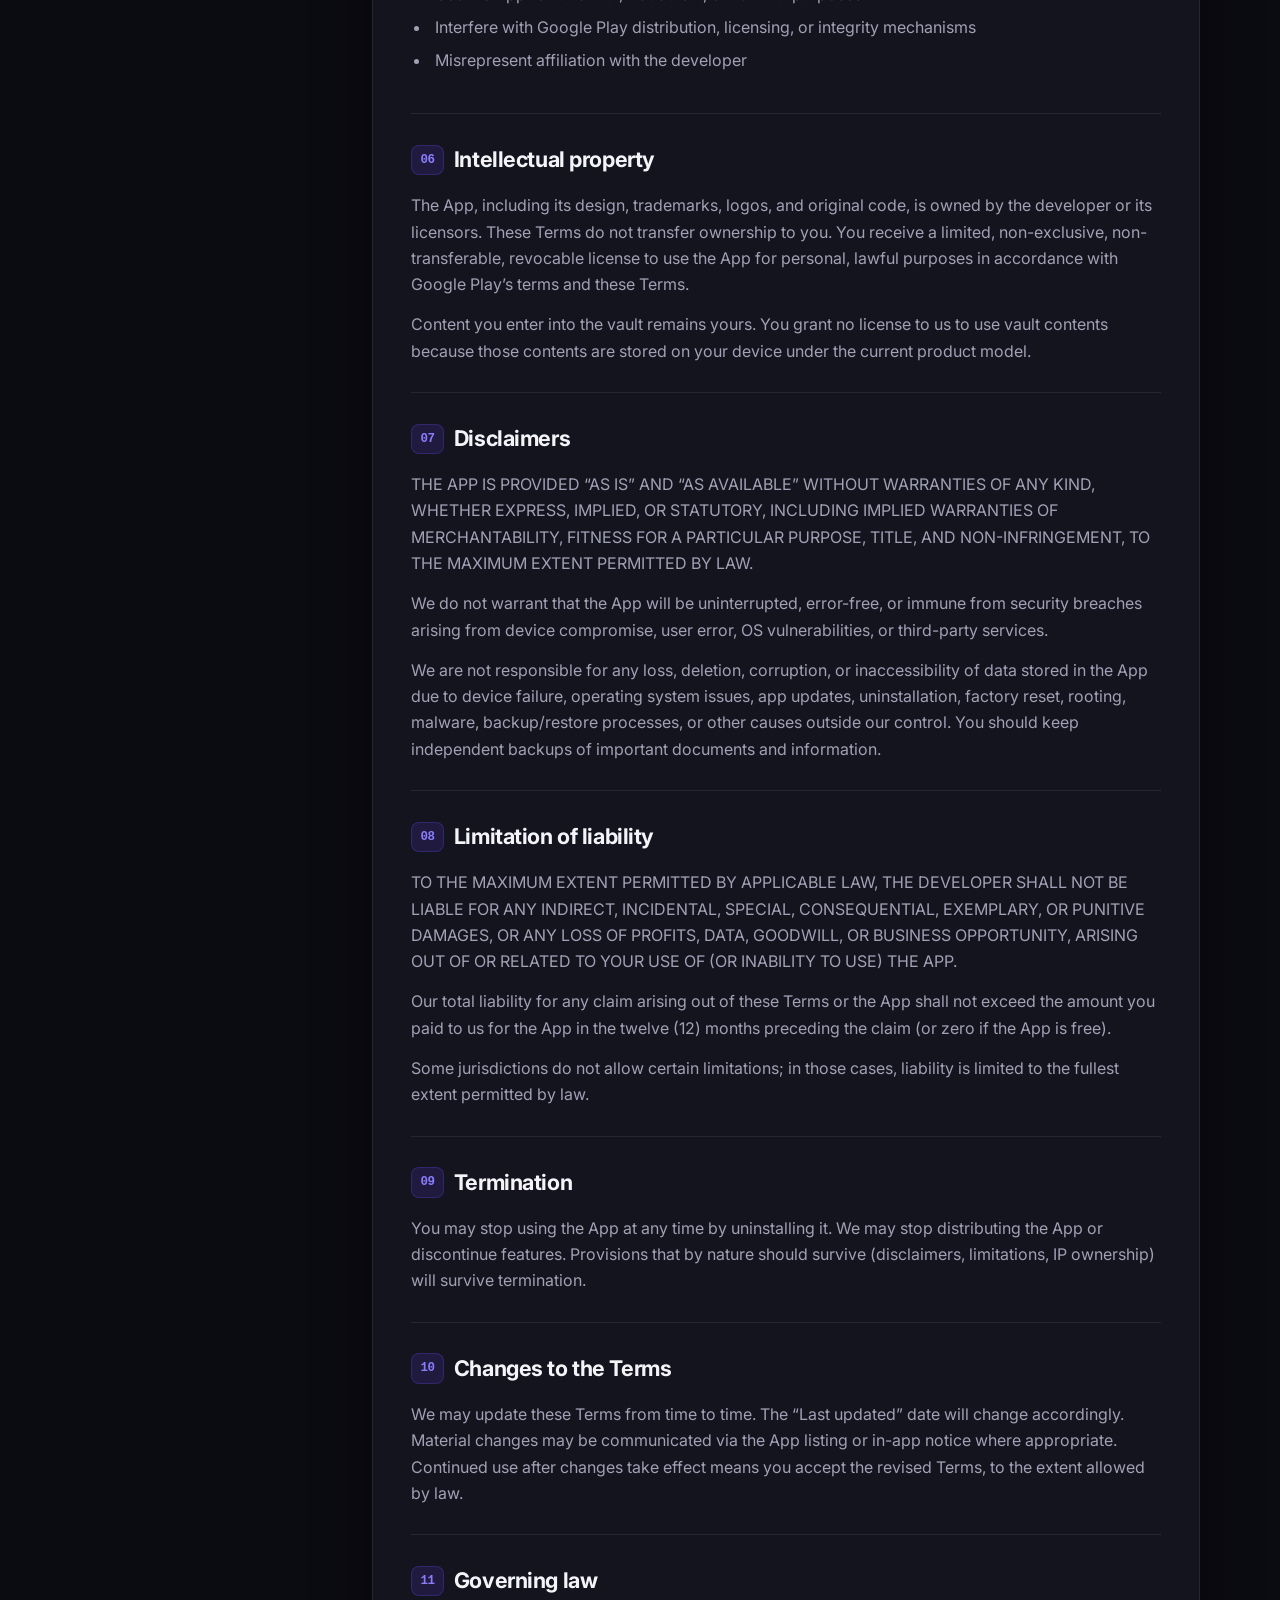
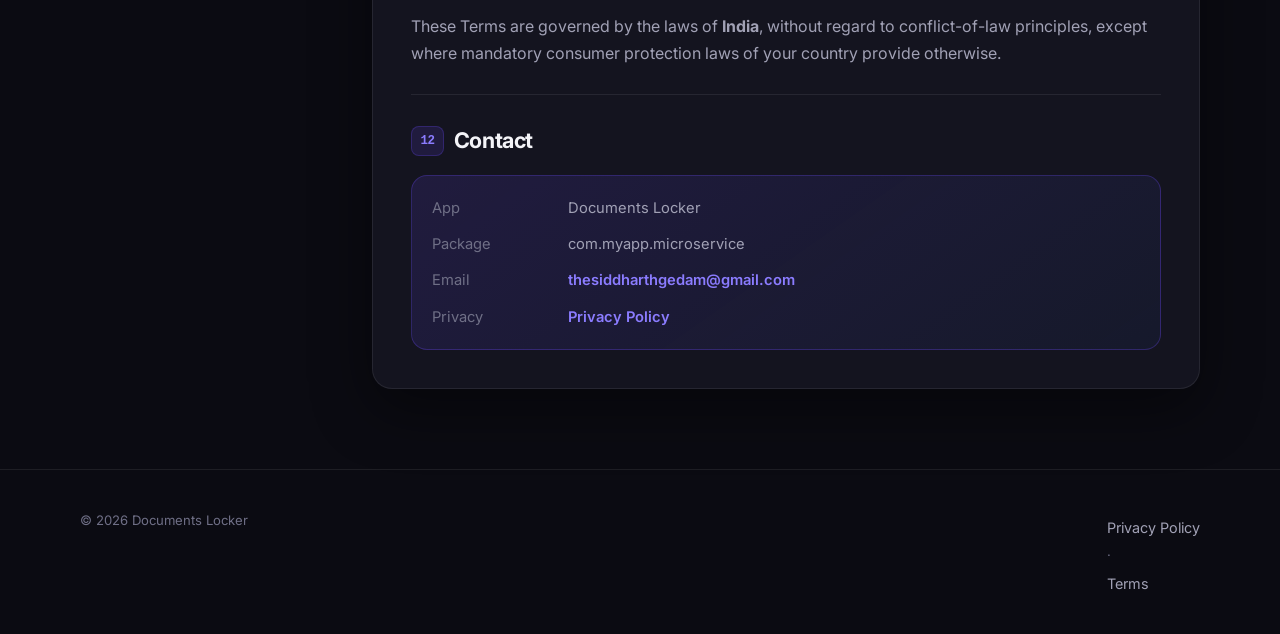
==== commit 8fa885bd: "Add files via upload" ====
--- a/terms.html
+++ b/terms.html
@@ -4,9 +4,9 @@
 <head>
   <meta charset="UTF-8" />
   <meta name="viewport" content="width=device-width, initial-scale=1.0" />
-  <meta name="description" content="Terms of Service for Smart Doc Organizer Android application." />
+  <meta name="description" content="Terms of Service for Documents Locker Android application." />
   <meta name="theme-color" content="#0b0b12" />
-  <title>Terms of Service — Smart Doc Organizer</title>
+  <title>Terms of Service — Documents Locker</title>
   <link rel="preconnect" href="https://fonts.googleapis.com" />
   <link rel="preconnect" href="https://fonts.gstatic.com" crossorigin />
   <link href="https://fonts.googleapis.com/css2?family=Inter:wght@400;500;600;700&display=swap" rel="stylesheet" />
@@ -23,7 +23,7 @@
               d="M12 1L3 5v6c0 5.55 3.84 10.74 9 12 5.16-1.26 9-6.45 9-12V5l-9-4zm0 10.99h7c-.53 4.12-3.28 7.79-7 8.94V12H5V6.3l7-3.11v8.8z" />
           </svg>
         </span>
-        <span class="full">Smart Doc Organizer</span>
+        <span class="full">Documents Locker</span>
       </a>
       <button class="nav-toggle" id="navToggle" aria-label="Open menu" aria-expanded="false">☰</button>
       <ul class="nav-links" id="navLinks">
@@ -38,7 +38,7 @@
     <div class="container">
       <div class="eyebrow">Legal</div>
       <h1>Terms of Service</h1>
-      <p>Effective: July 11, 2026 · Last updated: July 11, 2026 · App package: com.myworkshopy.smartdocorganizer</p>
+      <p>Effective: July 11, 2026 · Last updated: July 11, 2026 · App package: com.myapp.microservice</p>
     </div>
   </section>
 
@@ -65,8 +65,8 @@
       <section class="policy-section" id="t1">
         <h2><span class="num">01</span> Agreement to these Terms</h2>
         <p>
-          These Terms of Service (“Terms”) govern your use of the Smart Doc Organizer mobile application
-          (“App”) published on Google Play under package name <strong>com.myworkshopy.smartdocorganizer</strong>.
+          These Terms of Service (“Terms”) govern your use of the Documents Locker mobile application
+          (“App”) published on Google Play under package name <strong>com.myapp.microservice</strong>.
           By downloading, installing, or using the App, you agree to these Terms and our
           <a href="index.html">Privacy Policy</a>. If you do not agree, do not use the App.
         </p>
@@ -75,7 +75,7 @@
       <section class="policy-section" id="t2">
         <h2><span class="num">02</span> Description of the service</h2>
         <p>
-          Smart Doc Organizer provides tools to store and organize personal information on your device,
+          Documents Locker provides tools to store and organize personal information on your device,
           including credentials, notes, banking/card fields you enter, and document images. The App is
           provided as a productivity / personal security utility. Features may evolve over time through updates.
         </p>
@@ -203,8 +203,8 @@
       <section class="policy-section" id="t12">
         <h2><span class="num">12</span> Contact</h2>
         <div class="contact-card">
-          <div class="contact-row"><span>App</span> Smart Doc Organizer</div>
-          <div class="contact-row"><span>Package</span> com.myworkshopy.smartdocorganizer</div>
+          <div class="contact-row"><span>App</span> Documents Locker</div>
+          <div class="contact-row"><span>Package</span> com.myapp.microservice</div>
           <div class="contact-row"><span>Email</span> <a
               href="mailto:thesiddharthgedam@gmail.com">thesiddharthgedam@gmail.com</a></div>
           <div class="contact-row"><span>Privacy</span> <a href="index.html">Privacy Policy</a></div>
@@ -216,7 +216,7 @@
   <footer class="footer">
     <div class="container">
       <div class="footer-bottom" style="margin-top:0;border:none;padding-top:0">
-        <span>© <span id="year">2026</span> Smart Doc Organizer</span>
+        <span>© <span id="year">2026</span> Documents Locker</span>
         <span><a href="index.html">Privacy Policy</a> · <a href="terms.html">Terms</a></span>
       </div>
     </div>
@@ -226,4 +226,4 @@
   <script src="script.js"></script>
 </body>
 
-</html>
+</html>
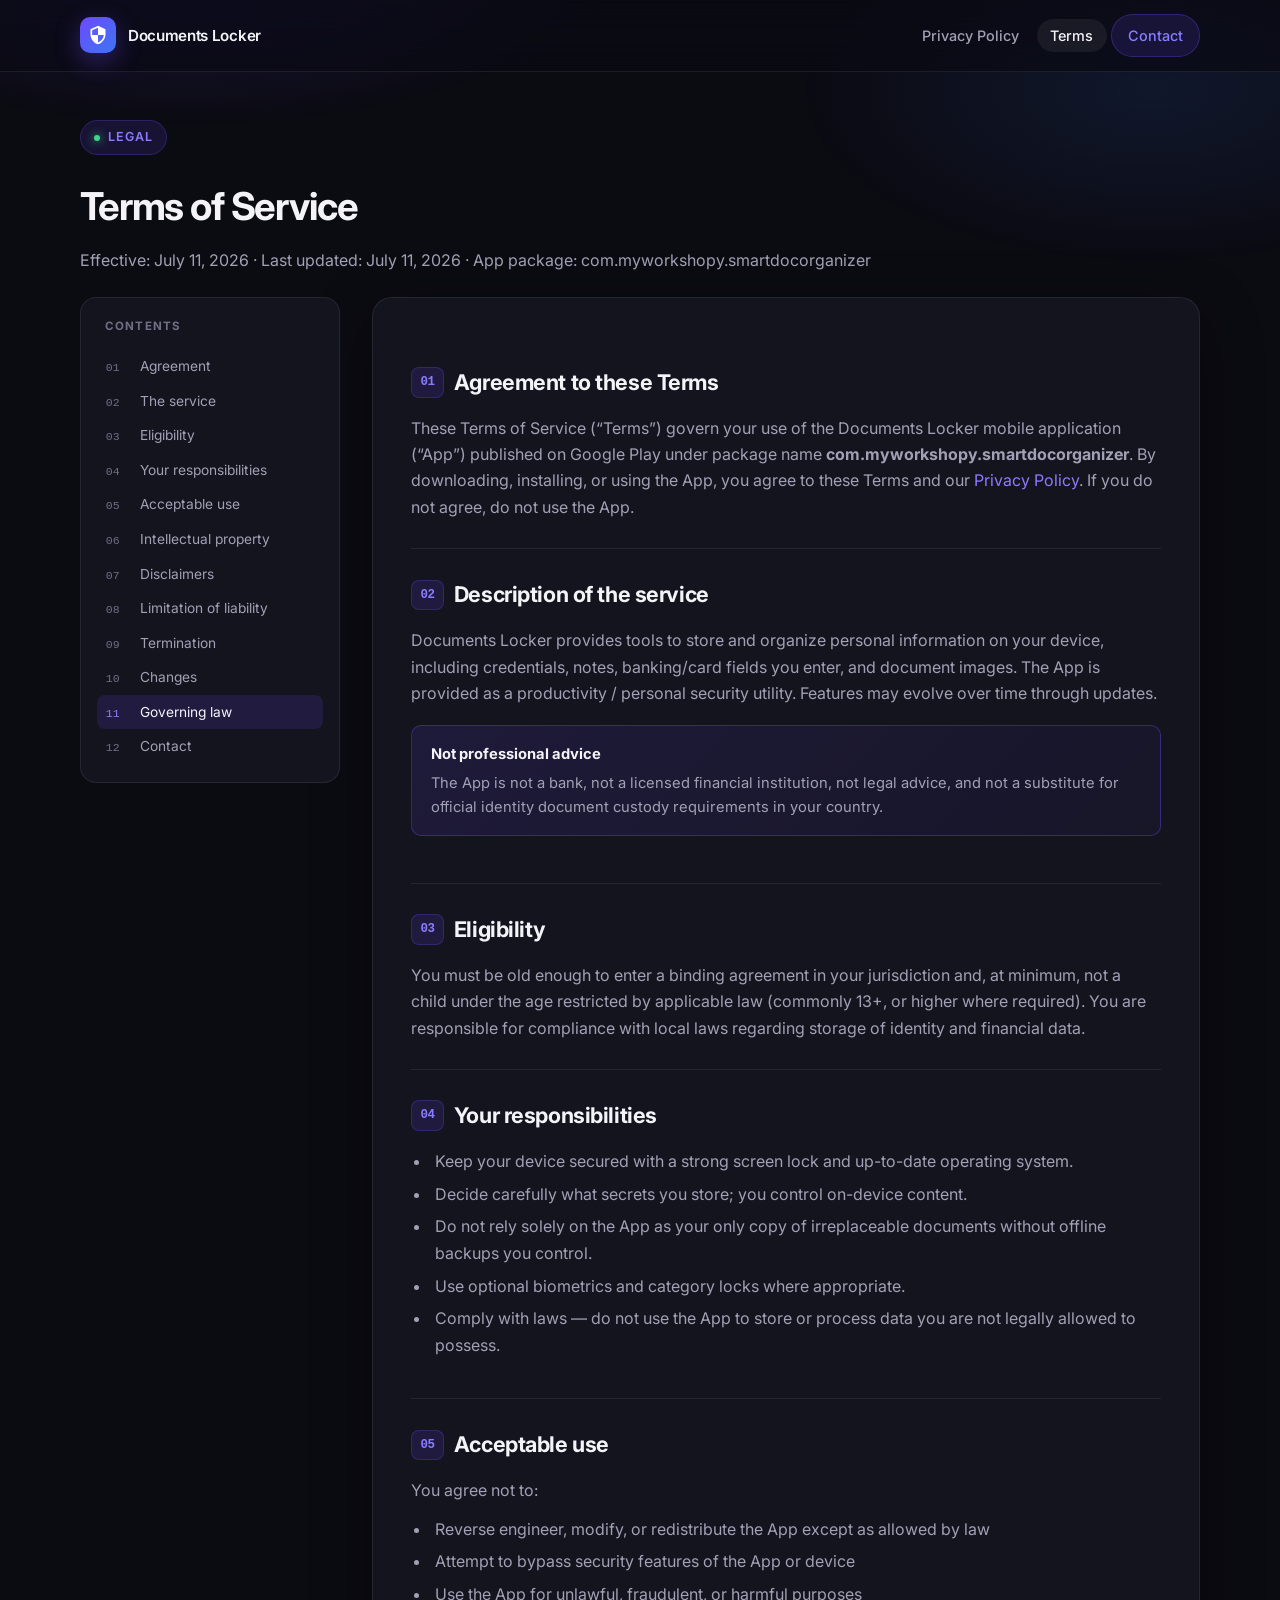
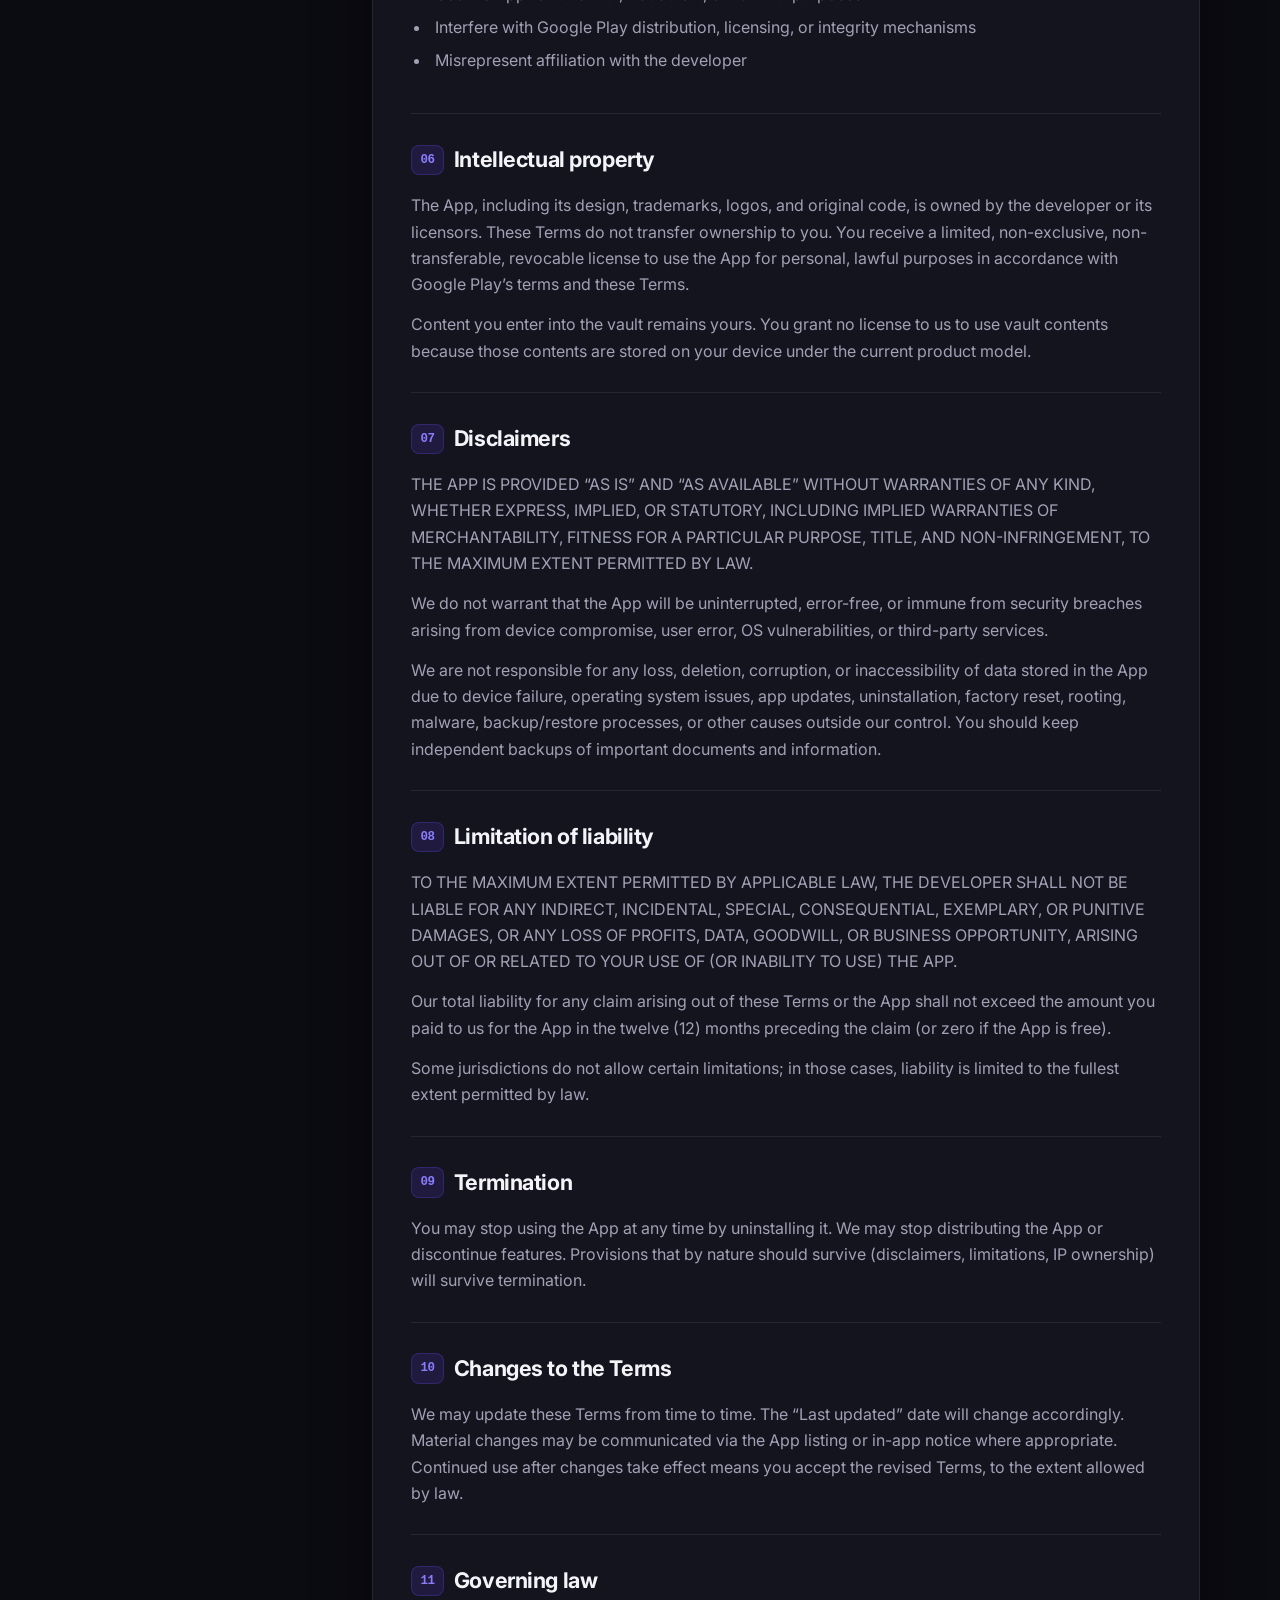
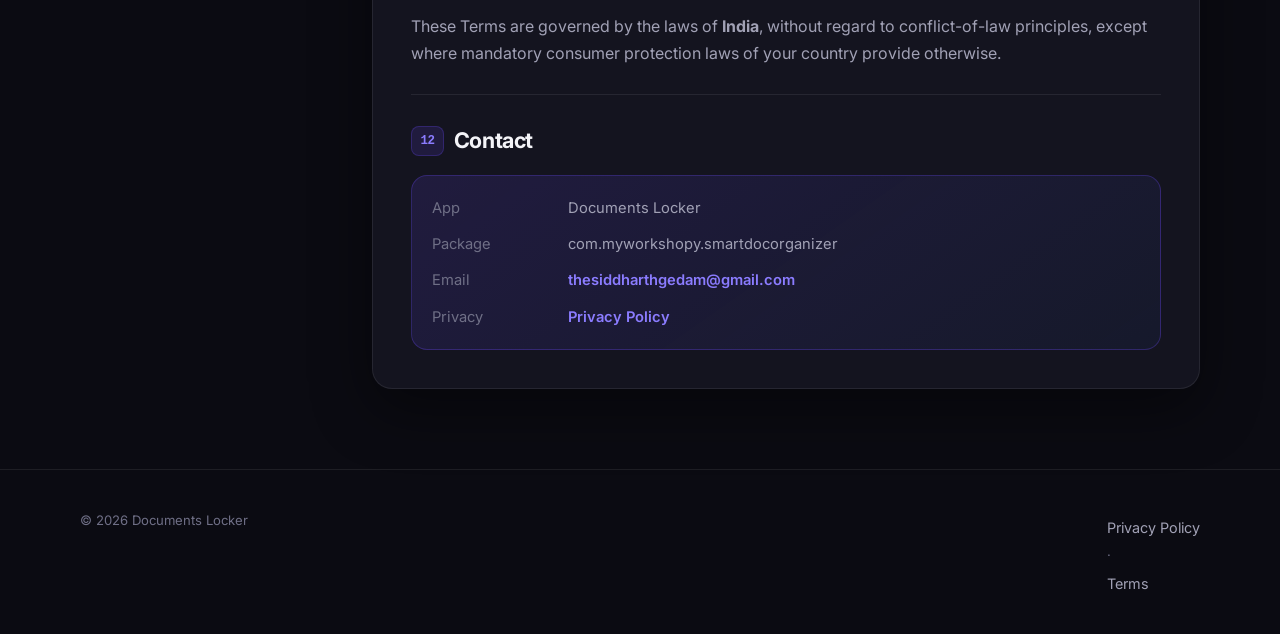
==== commit 87bb0580: "Add files via upload" ====
--- a/terms.html
+++ b/terms.html
@@ -38,7 +38,7 @@
     <div class="container">
       <div class="eyebrow">Legal</div>
       <h1>Terms of Service</h1>
-      <p>Effective: July 11, 2026 · Last updated: July 11, 2026 · App package: com.myapp.microservice</p>
+      <p>Effective: July 11, 2026 · Last updated: July 11, 2026 · App package: com.myworkshopy.smartdocorganizer</p>
     </div>
   </section>
 
@@ -66,7 +66,7 @@
         <h2><span class="num">01</span> Agreement to these Terms</h2>
         <p>
           These Terms of Service (“Terms”) govern your use of the Documents Locker mobile application
-          (“App”) published on Google Play under package name <strong>com.myapp.microservice</strong>.
+          (“App”) published on Google Play under package name <strong>com.myworkshopy.smartdocorganizer</strong>.
           By downloading, installing, or using the App, you agree to these Terms and our
           <a href="index.html">Privacy Policy</a>. If you do not agree, do not use the App.
         </p>
@@ -204,7 +204,7 @@
         <h2><span class="num">12</span> Contact</h2>
         <div class="contact-card">
           <div class="contact-row"><span>App</span> Documents Locker</div>
-          <div class="contact-row"><span>Package</span> com.myapp.microservice</div>
+          <div class="contact-row"><span>Package</span> com.myworkshopy.smartdocorganizer</div>
           <div class="contact-row"><span>Email</span> <a
               href="mailto:thesiddharthgedam@gmail.com">thesiddharthgedam@gmail.com</a></div>
           <div class="contact-row"><span>Privacy</span> <a href="index.html">Privacy Policy</a></div>
